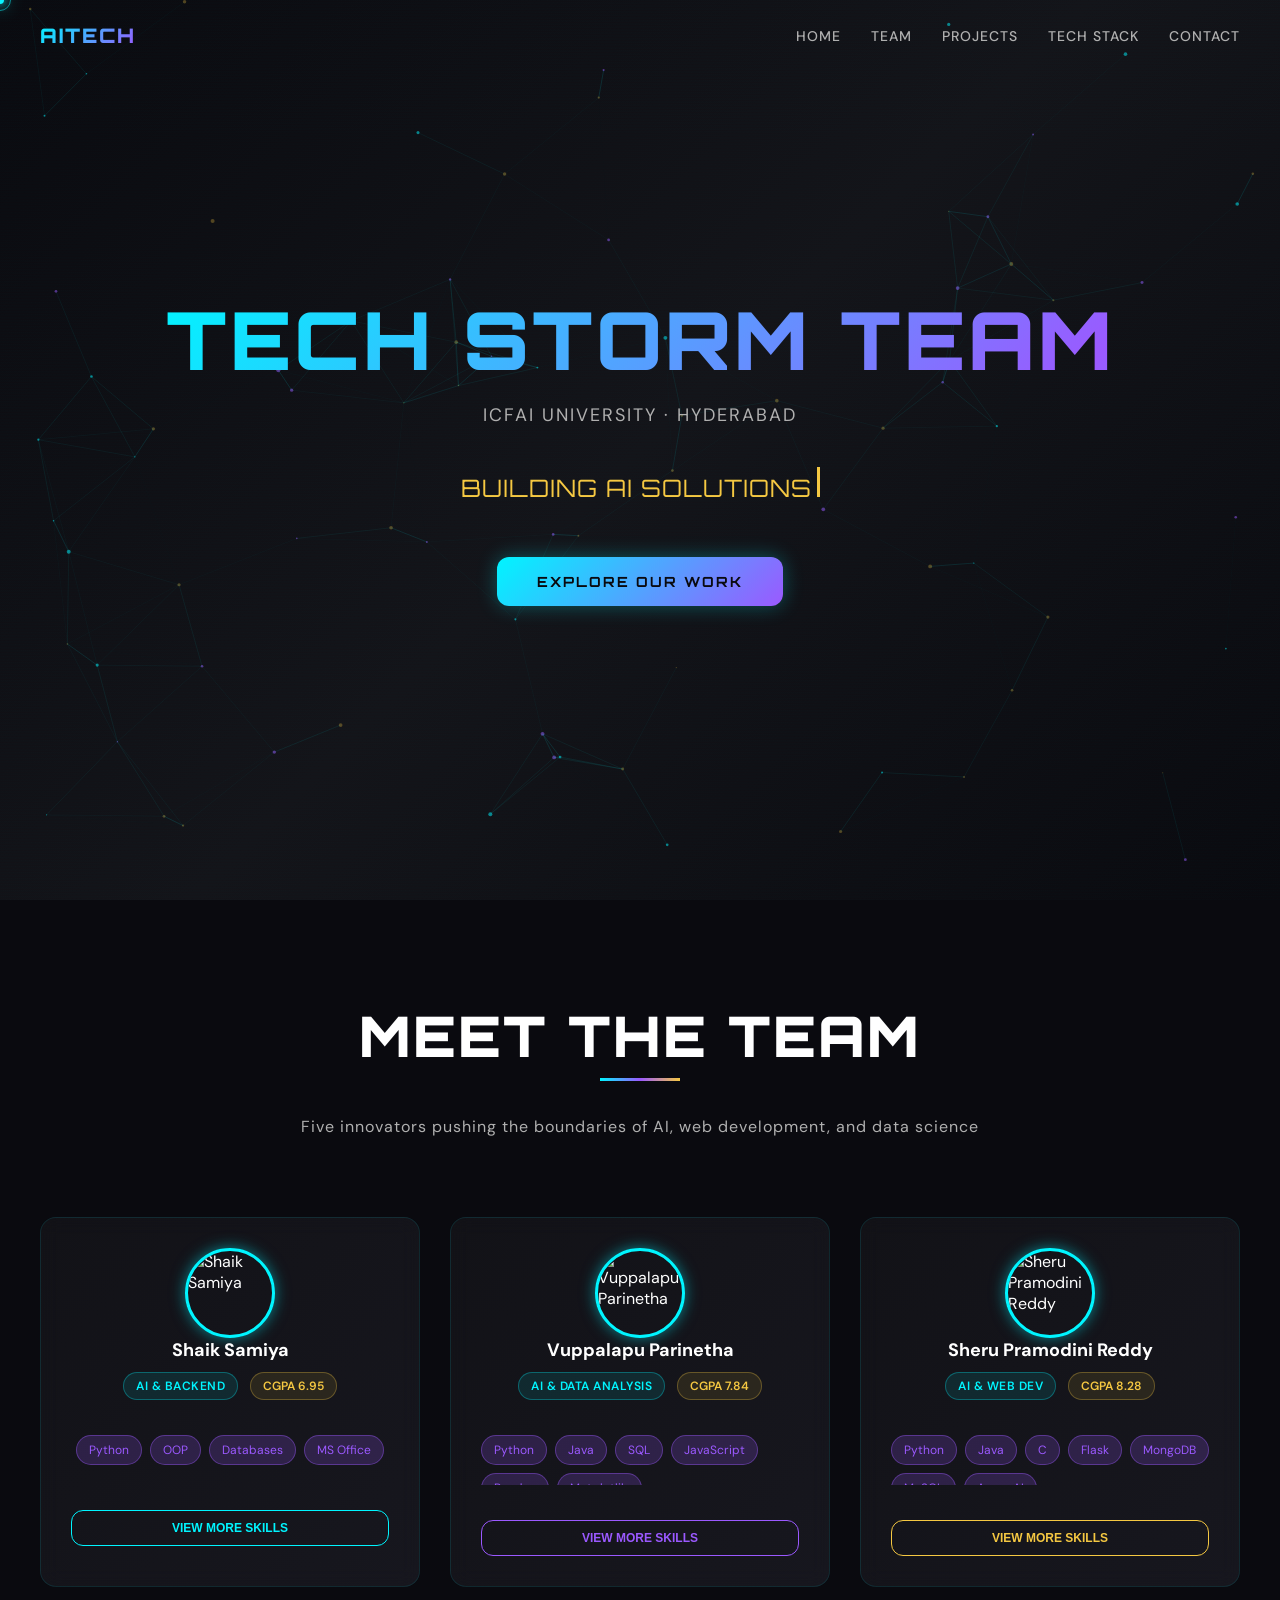
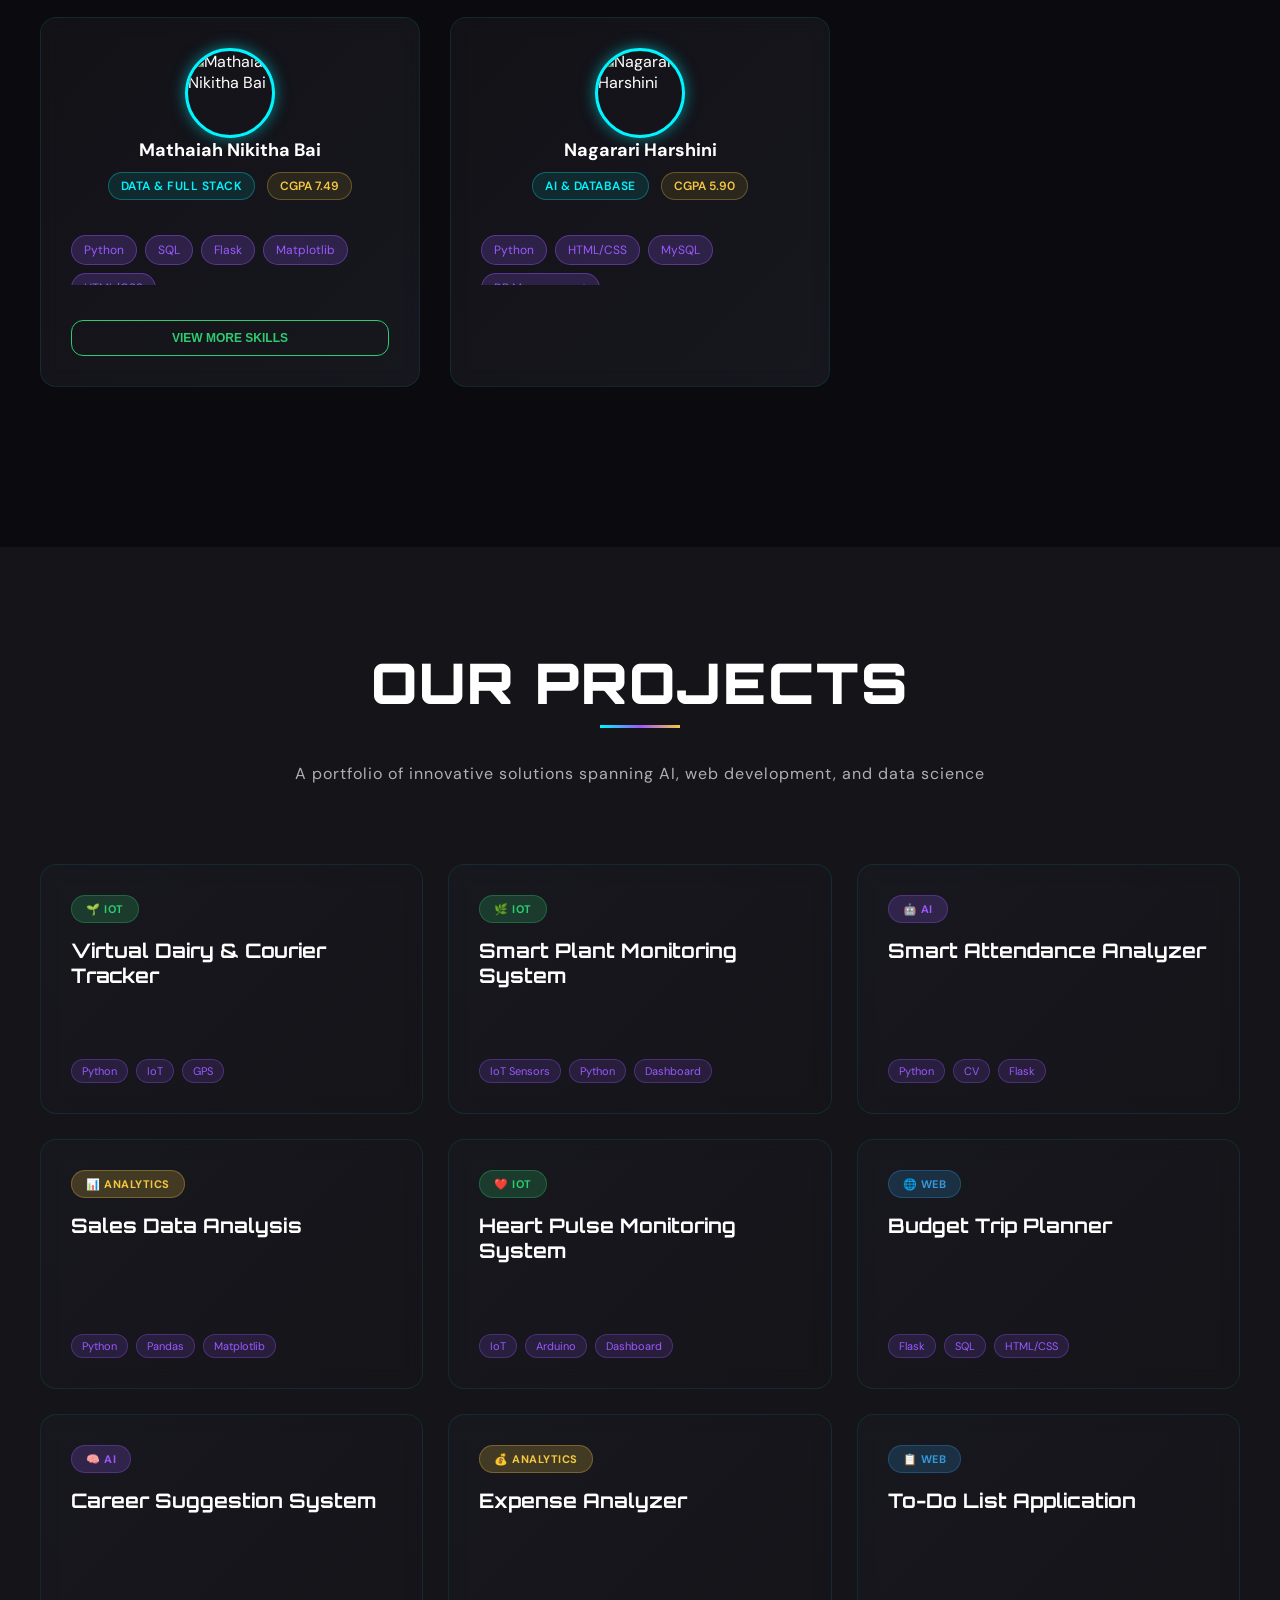
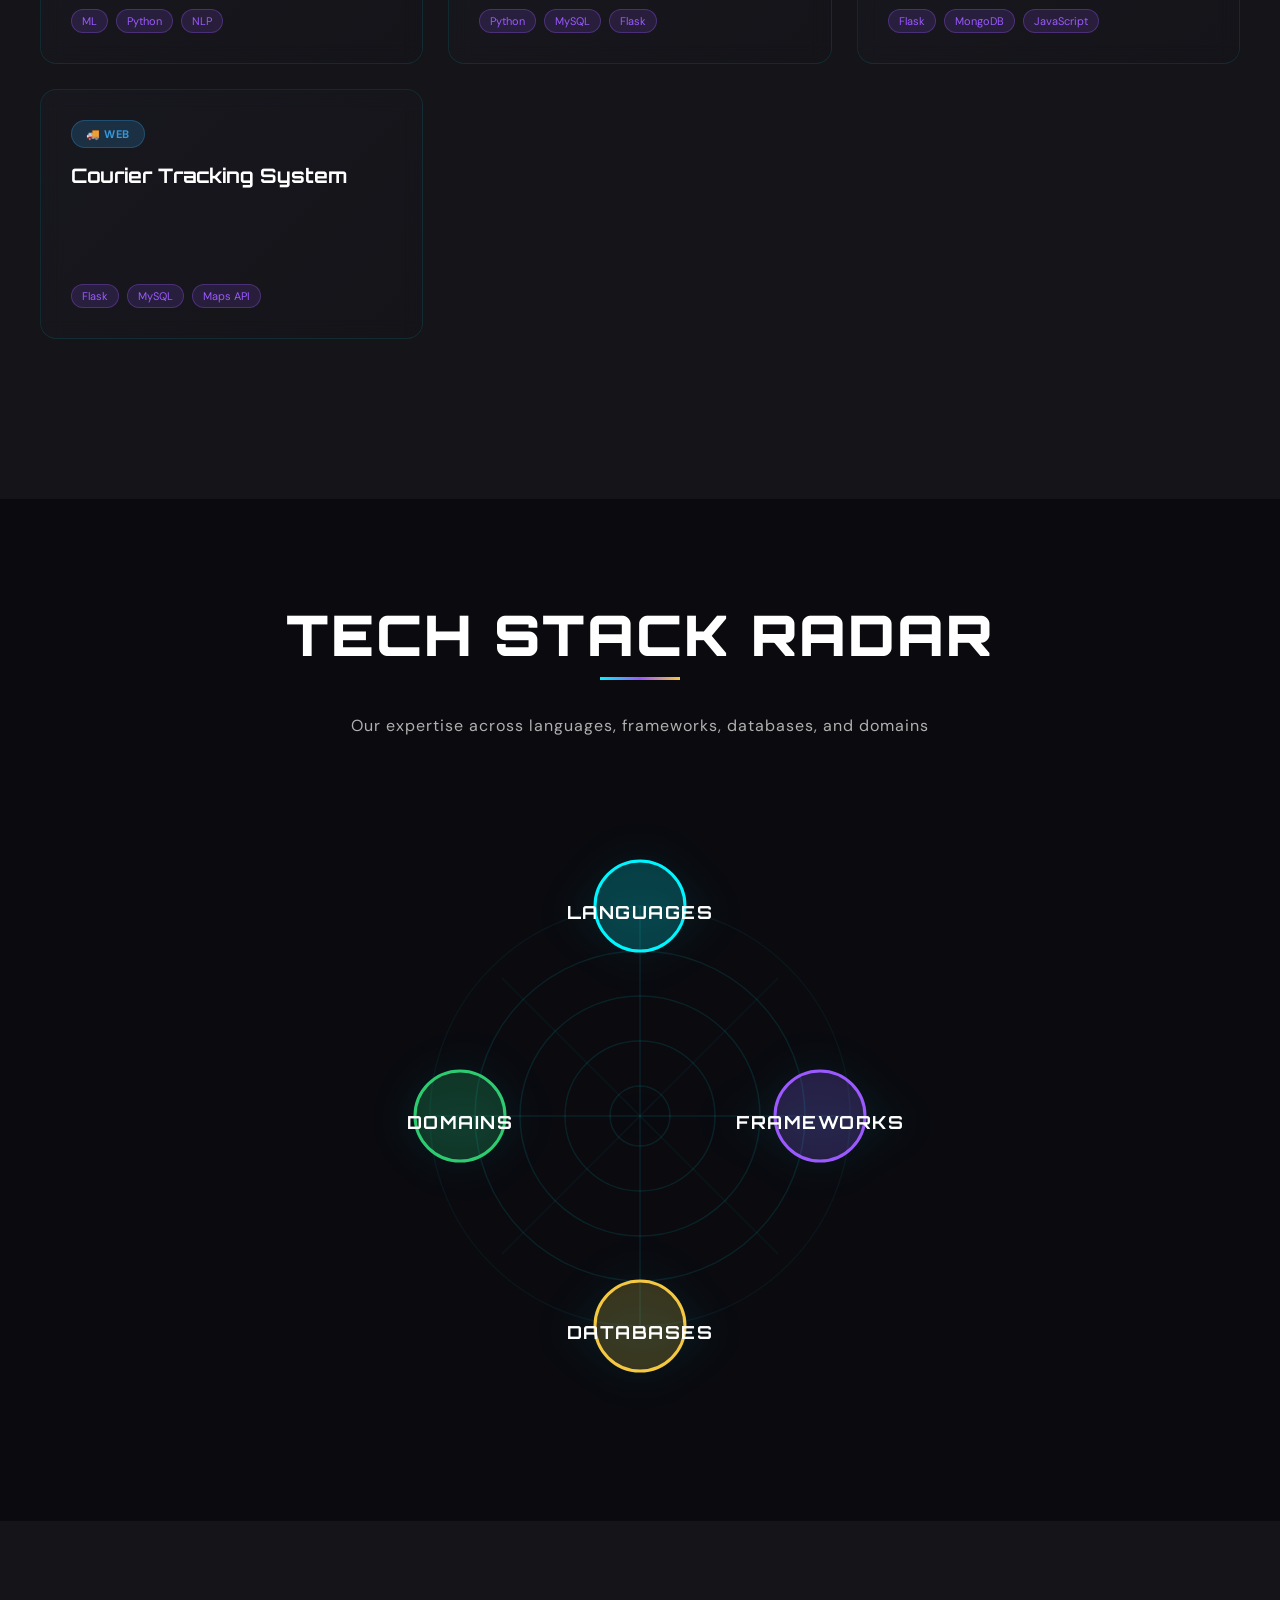
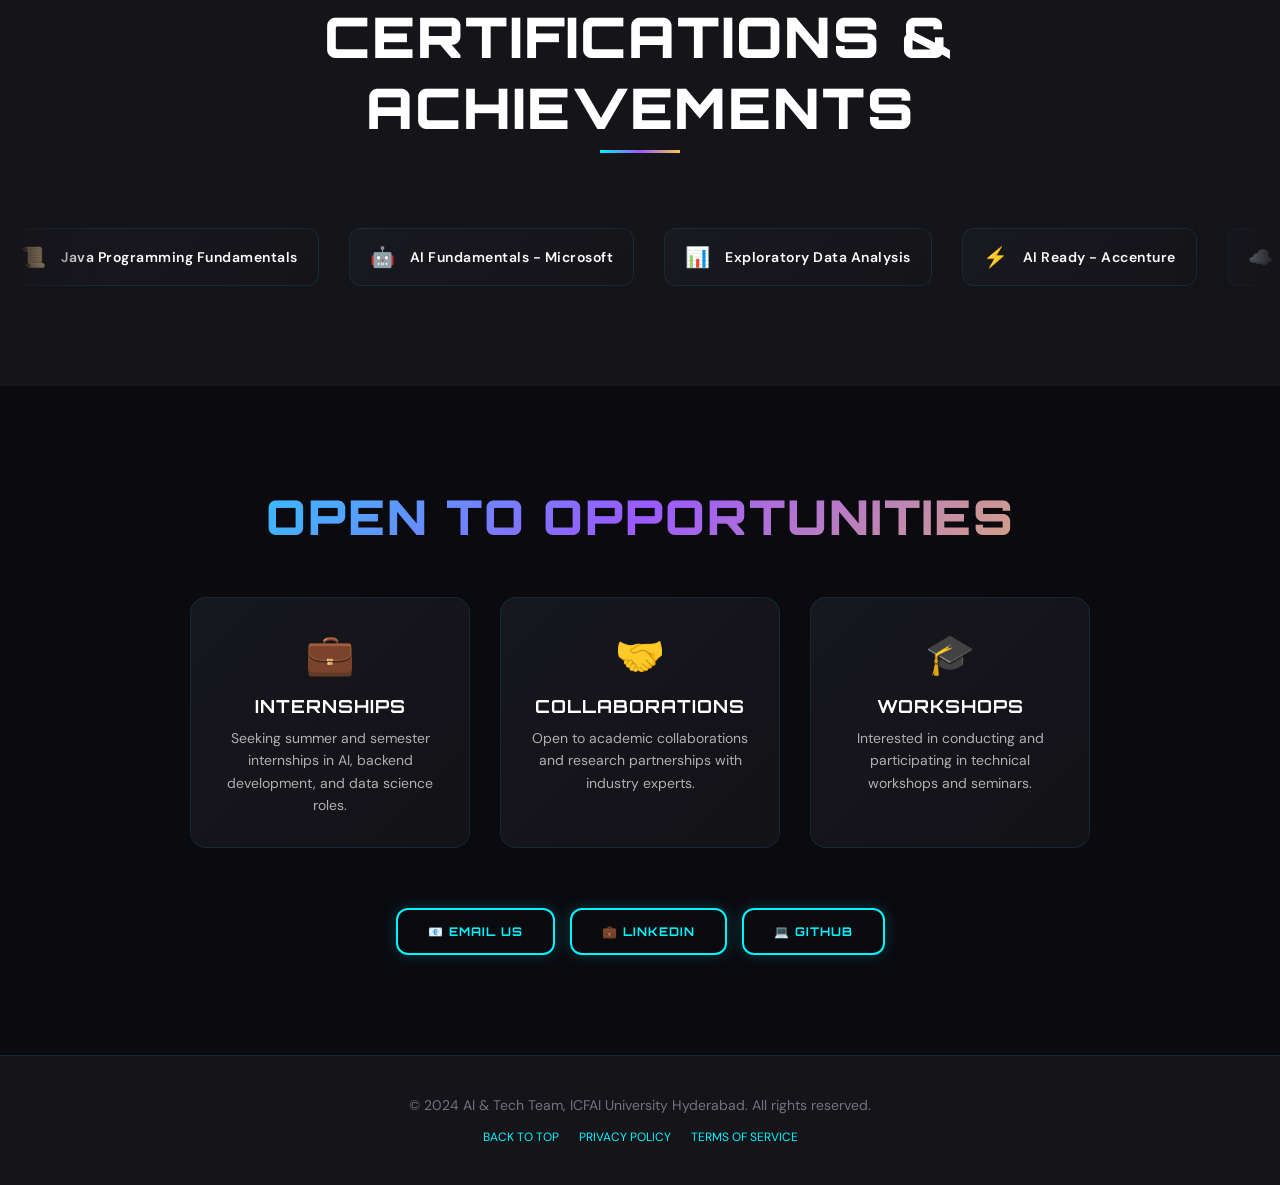
==== index.html @ 553a1969 "Rename index_new.html to index.html" ====
<!DOCTYPE html>
<html lang="en">
<head>
    <meta charset="UTF-8">
    <meta name="viewport" content="width=device-width, initial-scale=1.0">
    <title>Tech Storm Team | ICFAI University Hyderabad</title>
    <link rel="preconnect" href="https://fonts.googleapis.com">
    <link rel="preconnect" href="https://fonts.gstatic.com" crossorigin>
    <link href="https://fonts.googleapis.com/css2?family=Orbitron:wght@400;700;900&family=DM+Sans:wght@400;500;700&display=swap" rel="stylesheet">
    <link rel="stylesheet" href="style.css">
</head>
<body>
    <!-- Custom Cursor -->
    <div class="cursor" id="cursor"></div>
    
    <!-- Navigation -->
    <nav id="navbar">
        <a href="#" class="nav-logo">AITECH</a>
        <ul class="nav-links">
            <li><a href="#hero">Home</a></li>
            <li><a href="#team">Team</a></li>
            <li><a href="#projects">Projects</a></li>
            <li><a href="#tech-stack">Tech Stack</a></li>
            <li><a href="#contact">Contact</a></li>
        </ul>
    </nav>
    
    <!-- Main Content -->
    <main>
        <!-- Hero Section -->
        <section id="hero">
            <canvas id="particle-canvas"></canvas>
            <div class="hero-content">
                <h1 class="hero-title"><span>TECH STORM Team</span></h1>
                <p class="hero-subtitle">ICFAI University · Hyderabad</p>
                <div class="typing-text">
                    <span id="typing">Building AI Solutions</span><span class="typing-cursor"></span>
                </div>
                <button class="cta-button" onclick="document.getElementById('team').scrollIntoView({ behavior: 'smooth' })">Explore Our Work</button>
            </div>
        </section>
        
        <!-- Team Section -->
        <section id="team">
            <div class="section-header">
                <h2>Meet the Team</h2>
                <p>Five innovators pushing the boundaries of AI, web development, and data science</p>
            </div>
            <div class="team-grid">
                <!-- Team Member 1 -->
                <div class="team-card" data-skills="5">
                    <div class="team-card-content">
                        <img src="images/samiya.jpg" alt="Shaik Samiya" class="avatar-img">
                        
                        <h3 class="team-name">Shaik Samiya</h3>
                        <div>
                            <span class="team-role">AI & Backend</span>
                            <span class="team-cgpa">CGPA 6.95</span>
                        </div>
                        <div class="team-skills">
                            <div class="skills-container">
                                <span class="skill-tag">Python</span>
                                <span class="skill-tag">OOP</span>
                                <span class="skill-tag">Databases</span>
                                <span class="skill-tag">MS Office</span>
                            </div>
                        </div>
                    </div>
                    <button class="expand-btn">View More Skills</button>
                </div>
                
                <!-- Team Member 2 -->
                <div class="team-card" data-skills="6">
                    <div class="team-card-content">
                        <img src="images/parinetha.jpg" alt="Vuppalapu Parinetha" class="avatar-img">
                        <h3 class="team-name">Vuppalapu Parinetha</h3>
                        <div>
                            <span class="team-role">AI & Data Analysis</span>
                            <span class="team-cgpa">CGPA 7.84</span>
                        </div>
                        <div class="team-skills">
                            <div class="skills-container">
                                <span class="skill-tag">Python</span>
                                <span class="skill-tag">Java</span>
                                <span class="skill-tag">SQL</span>
                                <span class="skill-tag">JavaScript</span>
                                <span class="skill-tag">Pandas</span>
                                <span class="skill-tag">Matplotlib</span>
                            </div>
                        </div>
                    </div>
                    <button class="expand-btn">View More Skills</button>
                </div>
                
                <!-- Team Member 3 -->
                <div class="team-card" data-skills="7">
                    <div class="team-card-content">
                         <img src="images/pramodini.jpg" alt="Sheru Pramodini Reddy" class="avatar-img">
                        <h3 class="team-name">Sheru Pramodini Reddy</h3>
                        <div>
                            <span class="team-role">AI & Web Dev</span>
                            <span class="team-cgpa">CGPA 8.28</span>
                        </div>
                        <div class="team-skills">
                            <div class="skills-container">
                                <span class="skill-tag">Python</span>
                                <span class="skill-tag">Java</span>
                                <span class="skill-tag">C</span>
                                <span class="skill-tag">Flask</span>
                                <span class="skill-tag">MongoDB</span>
                                <span class="skill-tag">MySQL</span>
                                <span class="skill-tag">Azure AI</span>
                            </div>
                        </div>
                    </div>
                    <button class="expand-btn">View More Skills</button>
                </div>
                
                <!-- Team Member 4 -->
                <div class="team-card" data-skills="6">
                    <div class="team-card-content">
                        <img src="images/nikitha.jpg" alt="Mathaiah Nikitha Bai" class="avatar-img">
                
                        <h3 class="team-name">Mathaiah Nikitha Bai</h3>
                        <div>
                            <span class="team-role">Data & Full Stack</span>
                            <span class="team-cgpa">CGPA 7.49</span>
                        </div>
                        <div class="team-skills">
                            <div class="skills-container">
                                <span class="skill-tag">Python</span>
                                <span class="skill-tag">SQL</span>
                                <span class="skill-tag">Flask</span>
                                <span class="skill-tag">Matplotlib</span>
                                <span class="skill-tag">HTML/CSS</span>
                            </div>
                        </div>
                    </div>
                    <button class="expand-btn">View More Skills</button>
                </div>
                
                <!-- Team Member 5 -->
                <div class="team-card" data-skills="5">
                    <div class="team-card-content">
                        <img src="images/harshini.jpg" alt="Nagarari Harshini" class="avatar-img">
                    
                        <h3 class="team-name">Nagarari Harshini</h3>
                        <div>
                            <span class="team-role">AI & Database</span>
                            <span class="team-cgpa">CGPA 5.90</span>
                        </div>
                        <div class="team-skills">
                            <div class="skills-container">
                                <span class="skill-tag">Python</span>
                                <span class="skill-tag">HTML/CSS</span>
                                <span class="skill-tag">MySQL</span>
                                <span class="skill-tag">DB Management</span>
                            </div>
                        </div>
                    </div>
                </div>
            <button class="expand-btn">View More Skills</button>
            </div>
        </section>
        
        <!-- Projects Section -->
        <section id="projects">
            <div class="section-header">
                <h2>Our Projects</h2>
                <p>A portfolio of innovative solutions spanning AI, web development, and data science</p>
            </div>
            <div class="projects-grid">
                <div class="project-card" style="--index: 1">
                    <span class="domain-badge domain-iot">🌱 IoT</span>
                    <h3 class="project-name">Virtual Dairy & Courier Tracker</h3>
                    <div class="tech-stack">
                        <span class="tech-pill">Python</span>
                        <span class="tech-pill">IoT</span>
                        <span class="tech-pill">GPS</span>
                    </div>
                </div>
                
                <div class="project-card" style="--index: 2">
                    <span class="domain-badge domain-iot">🌿 IoT</span>
                    <h3 class="project-name">Smart Plant Monitoring System</h3>
                    <div class="tech-stack">
                        <span class="tech-pill">IoT Sensors</span>
                        <span class="tech-pill">Python</span>
                        <span class="tech-pill">Dashboard</span>
                    </div>
                </div>
                
                <div class="project-card" style="--index: 3">
                    <span class="domain-badge domain-ai">🤖 AI</span>
                    <h3 class="project-name">Smart Attendance Analyzer</h3>
                    <div class="tech-stack">
                        <span class="tech-pill">Python</span>
                        <span class="tech-pill">CV</span>
                        <span class="tech-pill">Flask</span>
                    </div>
                </div>
                
                <div class="project-card" style="--index: 4">
                    <span class="domain-badge domain-analytics">📊 Analytics</span>
                    <h3 class="project-name">Sales Data Analysis</h3>
                    <div class="tech-stack">
                        <span class="tech-pill">Python</span>
                        <span class="tech-pill">Pandas</span>
                        <span class="tech-pill">Matplotlib</span>
                    </div>
                </div>
                
                <div class="project-card" style="--index: 5">
                    <span class="domain-badge domain-iot">❤️ IoT</span>
                    <h3 class="project-name">Heart Pulse Monitoring System</h3>
                    <div class="tech-stack">
                        <span class="tech-pill">IoT</span>
                        <span class="tech-pill">Arduino</span>
                        <span class="tech-pill">Dashboard</span>
                    </div>
                </div>
                
                <div class="project-card" style="--index: 6">
                    <span class="domain-badge domain-web">🌐 Web</span>
                    <h3 class="project-name">Budget Trip Planner</h3>
                    <div class="tech-stack">
                        <span class="tech-pill">Flask</span>
                        <span class="tech-pill">SQL</span>
                        <span class="tech-pill">HTML/CSS</span>
                    </div>
                </div>
                
                <div class="project-card" style="--index: 7">
                    <span class="domain-badge domain-ai">🧠 AI</span>
                    <h3 class="project-name">Career Suggestion System</h3>
                    <div class="tech-stack">
                        <span class="tech-pill">ML</span>
                        <span class="tech-pill">Python</span>
                        <span class="tech-pill">NLP</span>
                    </div>
                </div>
                
                <div class="project-card" style="--index: 8">
                    <span class="domain-badge domain-analytics">💰 Analytics</span>
                    <h3 class="project-name">Expense Analyzer</h3>
                    <div class="tech-stack">
                        <span class="tech-pill">Python</span>
                        <span class="tech-pill">MySQL</span>
                        <span class="tech-pill">Flask</span>
                    </div>
                </div>
                
                <div class="project-card" style="--index: 9">
                    <span class="domain-badge domain-web">📋 Web</span>
                    <h3 class="project-name">To-Do List Application</h3>
                    <div class="tech-stack">
                        <span class="tech-pill">Flask</span>
                        <span class="tech-pill">MongoDB</span>
                        <span class="tech-pill">JavaScript</span>
                    </div>
                </div>
                
                <div class="project-card" style="--index: 10">
                    <span class="domain-badge domain-web">🚚 Web</span>
                    <h3 class="project-name">Courier Tracking System</h3>
                    <div class="tech-stack">
                        <span class="tech-pill">Flask</span>
                        <span class="tech-pill">MySQL</span>
                        <span class="tech-pill">Maps API</span>
                    </div>
                </div>
            </div>
        </section>
        
        <!-- Tech Stack Radar Section -->
        <section id="tech-stack">
            <div class="section-header">
                <h2>Tech Stack Radar</h2>
                <p>Our expertise across languages, frameworks, databases, and domains</p>
            </div>
            
            <div class="radar-container">
                <svg class="radar-svg" viewBox="0 0 400 400" xmlns="http://www.w3.org/2000/svg">
                    <!-- Background circles -->
                    <circle cx="200" cy="200" r="20" fill="none" stroke="rgba(0, 245, 255, 0.1)" stroke-width="1"/>
                    <circle cx="200" cy="200" r="50" fill="none" stroke="rgba(0, 245, 255, 0.1)" stroke-width="1"/>
                    <circle cx="200" cy="200" r="80" fill="none" stroke="rgba(0, 245, 255, 0.1)" stroke-width="1"/>
                    <circle cx="200" cy="200" r="110" fill="none" stroke="rgba(0, 245, 255, 0.1)" stroke-width="1"/>
                    <circle cx="200" cy="200" r="140" fill="none" stroke="rgba(0, 245, 255, 0.05)" stroke-width="1"/>
                    
                    <!-- Axis lines -->
                    <line x1="200" y1="60" x2="200" y2="340" stroke="rgba(0, 245, 255, 0.1)" stroke-width="1"/>
                    <line x1="60" y1="200" x2="340" y2="200" stroke="rgba(0, 245, 255, 0.1)" stroke-width="1"/>
                    <line x1="108" y1="108" x2="292" y2="292" stroke="rgba(0, 245, 255, 0.05)" stroke-width="1"/>
                    <line x1="292" y1="108" x2="108" y2="292" stroke="rgba(0, 245, 255, 0.05)" stroke-width="1"/>
                    
                    <!-- Languages -->
                    <g class="radar-category">
                        <circle cx="200" cy="60" r="30" fill="rgba(0, 245, 255, 0.2)" stroke="var(--accent-cyan)" stroke-width="2"/>
                        <text class="radar-label" x="200" y="65" text-anchor="middle" dominant-baseline="middle">Languages</text>
                    </g>
                    
                    <!-- Frameworks -->
                    <g class="radar-category">
                        <circle cx="320" cy="200" r="30" fill="rgba(155, 89, 255, 0.2)" stroke="var(--accent-violet)" stroke-width="2"/>
                        <text class="radar-label" x="320" y="205" text-anchor="middle" dominant-baseline="middle" font-size="11">Frameworks</text>
                    </g>
                    
                    <!-- Databases -->
                    <g class="radar-category">
                        <circle cx="200" cy="340" r="30" fill="rgba(245, 200, 66, 0.2)" stroke="var(--accent-gold)" stroke-width="2"/>
                        <text class="radar-label" x="200" y="345" text-anchor="middle" dominant-baseline="middle">Databases</text>
                    </g>
                    
                    <!-- Domains -->
                    <g class="radar-category">
                        <circle cx="80" cy="200" r="30" fill="rgba(46, 204, 113, 0.2)" stroke="var(--accent-green)" stroke-width="2"/>
                        <text class="radar-label" x="80" y="205" text-anchor="middle" dominant-baseline="middle">Domains</text>
                    </g>
                </svg>
            </div>
            <div class="radar-details">

                
</div>
        </section>
        
        <!-- Certifications Ticker -->
        <section id="certifications">
            <div class="ticker-section-header">
                <h2>Certifications & Achievements</h2>
            </div>
            <div class="ticker-wrapper">
                <div class="ticker active" id="ticker">
                    <div class="cert-item">
                        <span class="cert-icon">📜</span>
                        <span class="cert-text">Java Programming Fundamentals</span>
                    </div>
                    <div class="cert-item">
                        <span class="cert-icon">🤖</span>
                        <span class="cert-text">AI Fundamentals - Microsoft</span>
                    </div>
                    <div class="cert-item">
                        <span class="cert-icon">📊</span>
                        <span class="cert-text">Exploratory Data Analysis</span>
                    </div>
                    <div class="cert-item">
                        <span class="cert-icon">⚡</span>
                        <span class="cert-text">AI Ready - Accenture</span>
                    </div>
                    <div class="cert-item">
                        <span class="cert-icon">☁️</span>
                        <span class="cert-text">Microsoft Azure AI</span>
                    </div>
                    <div class="cert-item">
                        <span class="cert-icon">🏛️</span>
                        <span class="cert-text">Infosys Springboard OOPs</span>
                    </div>
                    <div class="cert-item">
                        <span class="cert-icon">🐧</span>
                        <span class="cert-text">IBM Linux Certification</span>
                    </div>
                    <!-- Duplicate for seamless loop -->
                    <div class="cert-item">
                        <span class="cert-icon">📜</span>
                        <span class="cert-text">Java Programming Fundamentals</span>
                    </div>
                    <div class="cert-item">
                        <span class="cert-icon">🤖</span>
                        <span class="cert-text">AI Fundamentals - Microsoft</span>
                    </div>
                    <div class="cert-item">
                        <span class="cert-icon">📊</span>
                        <span class="cert-text">Exploratory Data Analysis</span>
                    </div>
                </div>
            </div>
        </section>
        
        <!-- Contact Section -->
        <section id="contact">
            <div class="contact-content">
                <h2 class="contact-headline">Open to Opportunities</h2>
                
                <div class="contact-cards">
                    <div class="contact-card">
                        <div class="contact-icon">💼</div>
                        <h3 class="contact-card-title">Internships</h3>
                        <p class="contact-card-text">Seeking summer and semester internships in AI, backend development, and data science roles.</p>
                    </div>
                    <div class="contact-card">
                        <div class="contact-icon">🤝</div>
                        <h3 class="contact-card-title">Collaborations</h3>
                        <p class="contact-card-text">Open to academic collaborations and research partnerships with industry experts.</p>
                    </div>
                    <div class="contact-card">
                        <div class="contact-icon">🎓</div>
                        <h3 class="contact-card-title">Workshops</h3>
                        <p class="contact-card-text">Interested in conducting and participating in technical workshops and seminars.</p>
                    </div>
                </div>
                
                <div class="contact-buttons">
                    <a href="mailto:contact@aiteam.icfai.edu" class="contact-btn">📧 Email Us</a>
                    <a href="#" class="contact-btn">💼 LinkedIn</a>
                    <a href="#" class="contact-btn">💻 GitHub</a>
                </div>
            </div>
        </section>
    </main>
    
    <!-- Footer -->
    <footer>
        <p>&copy; 2024 AI & Tech Team, ICFAI University Hyderabad. All rights reserved.</p>
        <div class="footer-links">
            <a href="#hero">Back to Top</a>
            <a href="#">Privacy Policy</a>
            <a href="#">Terms of Service</a>
        </div>
    </footer>
    
    <script src="script.js"></script>
</body>
</html>
---- style.css ----
/* ════════════════════════════════════════ */
/* NEURAL NOIR DESIGN SYSTEM */
/* ════════════════════════════════════════ */

:root {
    --bg-primary: #0a0a0f;
    --bg-secondary: #141419;
    --bg-tertiary: #1a1a22;
    
    --accent-cyan: #00f5ff;
    --accent-violet: #9b59ff;
    --accent-gold: #f5c842;
    --accent-green: #2ecc71;
    --accent-blue: #3498db;
    
    --text-primary: #ffffff;
    --text-secondary: #b0b0b0;
    --text-muted: #727280;
    
    --transition-fast: 0.2s ease;
    --transition-normal: 0.3s ease;
    --transition-smooth: 0.5s cubic-bezier(0.4, 0, 0.2, 1);
    
    --shadow-glow-cyan: 0 0 20px rgba(0, 245, 255, 0.3);
    --shadow-glow-violet: 0 0 20px rgba(155, 89, 255, 0.3);
    --shadow-glow-gold: 0 0 20px rgba(245, 200, 66, 0.3);
    
    --border-radius-sm: 8px;
    --border-radius-md: 12px;
    --border-radius-lg: 16px;
}

/* ════════════════════════════════════════ */
/* GLOBAL STYLES */
/* ════════════════════════════════════════ */

* {
    margin: 0;
    padding: 0;
    box-sizing: border-box;
}

html {
    scroll-behavior: smooth;
}

body {
    font-family: 'DM Sans', sans-serif;
    background-color: var(--bg-primary);
    color: var(--text-primary);
    overflow-x: hidden;
    position: relative;
}

body::before {
    content: '';
    position: fixed;
    top: 0;
    left: 0;
    width: 100%;
    height: 100%;
    background: 
        repeating-linear-gradient(
            0deg,
            rgba(0, 245, 255, 0.02) 0px,
            transparent 1px,
            transparent 2px,
            rgba(0, 245, 255, 0.02) 3px
        );
    pointer-events: none;
    z-index: 1;
    animation: scanlines 8s linear infinite;
}

@keyframes scanlines {
    0% { transform: translateY(0); }
    100% { transform: translateY(10px); }
}

/* Custom cursor */
body {
    cursor: none;
}

.cursor {
    position: fixed;
    width: 8px;
    height: 8px;
    background: var(--accent-cyan);
    border-radius: 50%;
    pointer-events: none;
    z-index: 9999;
    box-shadow: 0 0 10px var(--accent-cyan),
                0 0 20px var(--accent-cyan, 0.5);
    mix-blend-mode: lighten;
}

.cursor::before {
    content: '';
    position: absolute;
    width: 20px;
    height: 20px;
    border: 1px solid var(--accent-cyan);
    border-radius: 50%;
    top: 50%;
    left: 50%;
    transform: translate(-50%, -50%);
    opacity: 0.5;
}

/* ════════════════════════════════════════ */
/* NAVIGATION */
/* ════════════════════════════════════════ */

nav {
    position: fixed;
    top: 0;
    left: 0;
    right: 0;
    height: 70px;
    display: flex;
    justify-content: space-between;
    align-items: center;
    padding: 0 40px;
    z-index: 100;
    transition: all var(--transition-normal);
    background: transparent;
}

nav.scrolled {
    background: rgba(10, 10, 15, 0.8);
    backdrop-filter: blur(10px);
    border-bottom: 1px solid rgba(0, 245, 255, 0.1);
    box-shadow: 0 8px 32px rgba(0, 245, 255, 0.05);
}

.nav-logo {
    font-family: 'Orbitron', monospace;
    font-size: 20px;
    font-weight: 900;
    background: linear-gradient(135deg, var(--accent-cyan), var(--accent-violet));
    -webkit-background-clip: text;
    -webkit-text-fill-color: transparent;
    background-clip: text;
    text-transform: uppercase;
    letter-spacing: 2px;
    text-decoration: none;
}

.nav-links {
    display: flex;
    gap: 30px;
    list-style: none;
}

.nav-links a {
    text-decoration: none;
    color: var(--text-secondary);
    font-size: 14px;
    font-weight: 500;
    text-transform: uppercase;
    letter-spacing: 1px;
    position: relative;
    transition: color var(--transition-fast);
}

.nav-links a::before {
    content: '';
    position: absolute;
    bottom: -5px;
    left: 0;
    width: 0;
    height: 2px;
    background: var(--accent-cyan);
    transition: width var(--transition-fast);
}

.nav-links a:hover {
    color: var(--accent-cyan);
}

.nav-links a:hover::before {
    width: 100%;
}

@media (max-width: 768px) {
    nav {
        padding: 0 20px;
    }
    
    .nav-links {
        gap: 15px;
    }
    
    .nav-links a {
        font-size: 12px;
    }
}

/* ════════════════════════════════════════ */
/* HERO SECTION */
/* ════════════════════════════════════════ */

#hero {
    position: relative;
    width: 100%;
    min-height: 100vh;
    display: flex;
    flex-direction: column;
    justify-content: center;
    align-items: center;
    padding: 80px 40px;
    overflow: hidden;
    background: linear-gradient(135deg, var(--bg-primary) 0%, var(--bg-secondary) 50%, var(--bg-primary) 100%);
}

#particle-canvas {
    position: absolute;
    top: 0;
    left: 0;
    width: 100%;
    height: 100%;
    z-index: 1;
}

.hero-content {
    position: relative;
    z-index: 2;
    text-align: center;
    animation: fadeInUp 1s ease 0.2s both;
}

.hero-title {
    font-family: 'Orbitron', monospace;
    font-size: clamp(48px, 10vw, 80px);
    font-weight: 900;
    text-transform: uppercase;
    letter-spacing: 3px;
    margin-bottom: 20px;
    line-height: 1.1;
    position: relative;
    display: inline-block;
}

.hero-title span {
    background: linear-gradient(135deg, var(--accent-cyan), var(--accent-violet), var(--accent-cyan));
    background-size: 200% 100%;
    -webkit-background-clip: text;
    -webkit-text-fill-color: transparent;
    background-clip: text;
    animation: gradientShift 3s ease infinite;
}

@keyframes gradientShift {
    0%, 100% { background-position: 0% center; }
    50% { background-position: 100% center; }
}

.hero-subtitle {
    font-size: 18px;
    color: var(--text-secondary);
    margin-bottom: 40px;
    letter-spacing: 2px;
    text-transform: uppercase;
}

.typing-text {
    font-family: 'Orbitron', monospace;
    font-size: 24px;
    height: 40px;
    color: var(--accent-gold);
    margin-bottom: 50px;
    min-width: 300px;
    text-transform: uppercase;
    letter-spacing: 1px;
}

.typing-cursor {
    display: inline-block;
    width: 3px;
    height: 30px;
    background: var(--accent-gold);
    animation: blink 0.7s infinite;
    margin-left: 5px;
}

@keyframes blink {
    0%, 49%, 100% { opacity: 1; }
    50%, 99% { opacity: 0; }
}

.cta-button {
    display: inline-block;
    padding: 16px 40px;
    background: linear-gradient(135deg, var(--accent-cyan), var(--accent-violet));
    color: var(--bg-primary);
    text-decoration: none;
    text-transform: uppercase;
    font-weight: 700;
    letter-spacing: 2px;
    border-radius: var(--border-radius-md);
    cursor: pointer;
    border: none;
    font-family: 'Orbitron', monospace;
    font-size: 14px;
    transition: all var(--transition-normal);
    position: relative;
    overflow: hidden;
    box-shadow: 0 0 20px rgba(0, 245, 255, 0.3);
    animation: fadeInUp 1s ease 0.6s both;
}

.cta-button::before {
    content: '';
    position: absolute;
    top: 0;
    left: -100%;
    width: 100%;
    height: 100%;
    background: rgba(255, 255, 255, 0.2);
    transition: left var(--transition-normal);
    z-index: -1;
}

.cta-button:hover {
    transform: translateY(-3px);
    box-shadow: 0 0 30px rgba(0, 245, 255, 0.6), 0 10px 30px rgba(0, 245, 255, 0.2);
}

.cta-button:hover::before {
    left: 100%;
}

@keyframes fadeInUp {
    from {
        opacity: 0;
        transform: translateY(30px);
    }
    to {
        opacity: 1;
        transform: translateY(0);
    }
}

@media (max-width: 768px) {
    #hero {
        padding: 100px 20px;
        min-height: auto;
    }
    
    .hero-title {
        font-size: clamp(36px, 8vw, 56px);
        letter-spacing: 2px;
    }
    
    .typing-text {
        font-size: 16px;
        min-width: auto;
    }
}

/* ════════════════════════════════════════ */
/* TEAM SECTION */
/* ════════════════════════════════════════ */

#team {
    position: relative;
    padding: 100px 40px;
    background: var(--bg-primary);
    z-index: 2;
}

.section-header {
    text-align: center;
    margin-bottom: 80px;
    animation: fadeInUp 1s ease both;
}

.section-header h2 {
    font-family: 'Orbitron', monospace;
    font-size: clamp(32px, 8vw, 56px);
    font-weight: 900;
    text-transform: uppercase;
    letter-spacing: 2px;
    margin-bottom: 15px;
    color: var(--text-primary);
    position: relative;
    display: inline-block;
}

.section-header h2::after {
    content: '';
    position: absolute;
    bottom: -10px;
    left: 50%;
    transform: translateX(-50%);
    width: 80px;
    height: 3px;
    background: linear-gradient(90deg, var(--accent-cyan), var(--accent-violet), var(--accent-gold));
}

.section-header p {
    color: var(--text-secondary);
    font-size: 16px;
    letter-spacing: 1px;
    margin-top: 30px;
}

.team-grid {
    display: grid;
    grid-template-columns: repeat(auto-fit, minmax(280px, 1fr));
    gap: 30px;
    margin-bottom: 60px;
}

.team-card {
    position: relative;
    background: linear-gradient(135deg, rgba(20, 20, 25, 0.8), rgba(26, 26, 34, 0.8));
    border: 1px solid rgba(0, 245, 255, 0.1);
    border-radius: var(--border-radius-lg);
    padding: 30px;
    backdrop-filter: blur(10px);
    cursor: pointer;
    transition: all var(--transition-normal);
    animation: fadeInUp 1s ease both;
    overflow: hidden;
}

.team-card:nth-child(1) { animation-delay: 0.1s; --accent: var(--accent-cyan); }
.team-card:nth-child(2) { animation-delay: 0.2s; --accent: var(--accent-violet); }
.team-card:nth-child(3) { animation-delay: 0.3s; --accent: var(--accent-gold); }
.team-card:nth-child(4) { animation-delay: 0.4s; --accent: var(--accent-green); }
.team-card:nth-child(5) { animation-delay: 0.5s; --accent: var(--accent-blue); }

.team-card::before {
    content: '';
    position: absolute;
    top: 0;
    left: 0;
    right: 0;
    bottom: 0;
    background: linear-gradient(135deg, rgba(0, 245, 255, 0), rgba(155, 89, 255, 0));
    opacity: 0;
    transition: opacity var(--transition-normal);
    z-index: 0;
    pointer-events: none;
}

.team-card:hover {
    transform: translateY(-8px);
    border-color: var(--accent);
    box-shadow: 0 0 30px var(--accent, 0.3), 0 10px 40px rgba(0, 0, 0, 0.5);
}

.team-card:hover::before {
    opacity: 0.1;
}

.team-card-content {
    position: relative;
    z-index: 1;
}

.avatar-img {
  width: 90px;
  height: 90px;
  border-radius: 50%;
  object-fit: cover;
  border: 3px solid #00f5ff;
  box-shadow: 0 0 15px rgba(0, 245, 255, 0.5);
  transition: 0.3s ease;
}
.avatar-img:hover {
  transform: scale(1.1);
  box-shadow: 0 0 25px rgba(0, 245, 255, 0.8);
}

.team-name {
    font-size: 18px;
    font-weight: 700;
    text-align: center;
    margin-bottom: 10px;
    color: var(--text-primary);
}

.team-role {
    display: inline-block;
    background: rgba(0, 245, 255, 0.1);
    color: var(--accent-cyan);
    padding: 5px 12px;
    border-radius: 20px;
    font-size: 12px;
    font-weight: 600;
    text-transform: uppercase;
    letter-spacing: 0.5px;
    margin-bottom: 15px;
    border: 1px solid rgba(0, 245, 255, 0.3);
}

.team-cgpa {
    display: inline-block;
    background: rgba(245, 200, 66, 0.1);
    color: var(--accent-gold);
    padding: 5px 12px;
    border-radius: 20px;
    font-size: 12px;
    font-weight: 600;
    margin-left: 8px;
    border: 1px solid rgba(245, 200, 66, 0.3);
}

.team-skills {
    margin: 20px 0;
    min-height: 40px;
}

.skills-container {
    display: flex;
    flex-wrap: wrap;
    gap: 8px;
    max-height: 50px;
    overflow: hidden;
    transition: max-height var(--transition-normal);
}

.team-card.expanded .skills-container {
    max-height: 300px;
}
.team-card-content {
  display: flex;
  flex-direction: column;
  align-items: center;
}

.skill-tag {
    background: rgba(155, 89, 255, 0.2);
    color: var(--accent-violet);
    padding: 6px 12px;
    border-radius: 20px;
    font-size: 12px;
    border: 1px solid rgba(155, 89, 255, 0.4);
    transition: all var(--transition-fast);
}

.skill-tag:hover {
    background: rgba(155, 89, 255, 0.3);
    border-color: var(--accent-violet);
}

.expand-btn {
    display: none;
    width: 100%;
    padding: 10px;
    margin-top: 15px;
    background: transparent;
    border: 1px solid var(--accent);
    color: var(--accent);
    border-radius: var(--border-radius-md);
    cursor: pointer;
    font-size: 12px;
    font-weight: 600;
    text-transform: uppercase;
    transition: all var(--transition-fast);
}

.expand-btn:hover {
    background: var(--accent, 0.1);
}

.team-card.with-many-skills .expand-btn {
    display: block;
}

@media (max-width: 768px) {
    #team {
        padding: 60px 20px;
    }
    
    .team-grid {
        grid-template-columns: 1fr;
        gap: 20px;
    }
}

/* ════════════════════════════════════════ */
/* PROJECTS SECTION */
/* ════════════════════════════════════════ */

#projects {
    position: relative;
    padding: 100px 40px;
    background: var(--bg-secondary);
    z-index: 2;
}

.projects-grid {
    display: grid;
    grid-template-columns: repeat(auto-fit, minmax(300px, 1fr));
    gap: 25px;
    margin-bottom: 60px;
}

.project-card {
    position: relative;
    background: linear-gradient(135deg, rgba(26, 26, 34, 0.6), rgba(20, 20, 25, 0.6));
    border: 1px solid rgba(0, 245, 255, 0.1);
    border-radius: var(--border-radius-lg);
    padding: 30px;
    backdrop-filter: blur(10px);
    cursor: pointer;
    transition: all var(--transition-normal);
    animation: fadeInUp 1s ease both;
    overflow: hidden;
    min-height: 250px;
    display: flex;
    flex-direction: column;
}

.project-card:nth-child(n) { animation-delay: calc(0.05s * var(--index, 1)); }

.project-card::after {
    content: '';
    position: absolute;
    top: 0;
    left: 0;
    width: 0;
    height: 2px;
    background: linear-gradient(90deg, var(--accent-cyan), var(--accent-violet), var(--accent-gold));
    transition: width var(--transition-normal);
    z-index: 10;
}

.project-card:hover {
    transform: translateY(-5px);
    border-color: var(--accent-cyan, 0.3);
    box-shadow: 0 0 25px rgba(0, 245, 255, 0.2), 0 10px 30px rgba(0, 0, 0, 0.3);
}

.project-card:hover::after {
    width: 100%;
}

.domain-badge {
    display: inline-block;
    padding: 6px 14px;
    border-radius: 20px;
    font-size: 11px;
    font-weight: 700;
    text-transform: uppercase;
    letter-spacing: 0.5px;
    margin-bottom: 15px;
    width: fit-content;
}

.domain-iot { background: rgba(46, 204, 113, 0.2); color: var(--accent-green); border: 1px solid rgba(46, 204, 113, 0.3); }
.domain-web { background: rgba(52, 152, 219, 0.2); color: var(--accent-blue); border: 1px solid rgba(52, 152, 219, 0.3); }
.domain-ai { background: rgba(155, 89, 255, 0.2); color: var(--accent-violet); border: 1px solid rgba(155, 89, 255, 0.3); }
.domain-analytics { background: rgba(245, 200, 66, 0.2); color: var(--accent-gold); border: 1px solid rgba(245, 200, 66, 0.3); }

.project-name {
    font-family: 'Orbitron', monospace;
    font-size: 20px;
    font-weight: 700;
    color: var(--text-primary);
    margin-bottom: 15px;
    flex-grow: 1;
}

.tech-stack {
    display: flex;
    flex-wrap: wrap;
    gap: 8px;
    margin-top: auto;
}

.tech-pill {
    background: rgba(155, 89, 255, 0.15);
    color: var(--accent-violet);
    padding: 4px 10px;
    border-radius: 16px;
    font-size: 11px;
    border: 1px solid rgba(155, 89, 255, 0.3);
    transition: all var(--transition-fast);
}

.tech-pill:hover {
    background: rgba(155, 89, 255, 0.25);
    border-color: var(--accent-violet);
}

@media (max-width: 768px) {
    #projects {
        padding: 60px 20px;
    }
    
    .projects-grid {
        grid-template-columns: 1fr;
        gap: 15px;
    }
}

/* ════════════════════════════════════════ */
/* TECH STACK RADAR SECTION */
/* ════════════════════════════════════════ */

#tech-stack {
    position: relative;
    padding: 100px 40px;
    background: var(--bg-primary);
    z-index: 2;
}

.radar-container {
    max-width: 600px;
    margin: 0 auto;
    animation: fadeInUp 1s ease 0.3s both;
}

.radar-svg {
    width: 100%;
    height: auto;
    filter: drop-shadow(0 0 20px rgba(0, 245, 255, 0.2));
}

.radar-label {
    font-family: 'Orbitron', monospace;
    font-size: 12px;
    font-weight: 700;
    text-transform: uppercase;
    letter-spacing: 1px;
    fill: var(--text-primary);
    cursor: pointer;
    transition: all var(--transition-fast);
}

.radar-label:hover {
    fill: var(--accent-cyan);
    font-size: 13px;
}

.radar-category {
    transition: all var(--transition-normal);
}

.radar-category:hover circle {
    r: 35;
    fill: var(--accent-cyan, 0.3);
}

@media (max-width: 768px) {
    #tech-stack {
        padding: 60px 20px;
    }
    
    .radar-container {
        max-width: 100%;
    }
}

/* ════════════════════════════════════════ */
/* CERTIFICATIONS TICKER */
/* ════════════════════════════════════════ */

#certifications {
    position: relative;
    padding: 80px 0;
    background: var(--bg-secondary);
    z-index: 2;
    overflow: hidden;
}

.ticker-section-header {
    text-align: center;
    margin-bottom: 50px;
    padding: 0 40px;
    animation: fadeInUp 1s ease both;
}

.ticker-section-header h2 {
    font-family: 'Orbitron', monospace;
    font-size: clamp(32px, 8vw, 56px);
    font-weight: 900;
    text-transform: uppercase;
    letter-spacing: 2px;
    margin-bottom: 15px;
    color: var(--text-primary);
    position: relative;
    display: inline-block;
}

.ticker-section-header h2::after {
    content: '';
    position: absolute;
    bottom: -10px;
    left: 50%;
    transform: translateX(-50%);
    width: 80px;
    height: 3px;
    background: linear-gradient(90deg, var(--accent-cyan), var(--accent-violet), var(--accent-gold));
}

.ticker-wrapper {
    position: relative;
    overflow: hidden;
    padding: 20px 0;
}

.ticker-wrapper::before,
.ticker-wrapper::after {
    content: '';
    position: absolute;
    top: 0;
    width: 100px;
    height: 100%;
    z-index: 10;
    pointer-events: none;
}

.ticker-wrapper::before {
    left: 0;
    background: linear-gradient(90deg, var(--bg-secondary), transparent);
}

.ticker-wrapper::after {
    right: 0;
    background: linear-gradient(90deg, transparent, var(--bg-secondary));
}

.ticker {
    display: flex;
    gap: 30px;
    animation: scroll-left 30s linear infinite;
    animation-play-state: paused;
}

.ticker:hover {
    animation-play-state: paused;
}

@keyframes scroll-left {
    0% { transform: translateX(100%); }
    100% { transform: translateX(-100%); }
}

.ticker.active {
    animation-play-state: running;
}

.cert-item {
    display: flex;
    align-items: center;
    gap: 15px;
    white-space: nowrap;
    padding: 15px 20px;
    background: linear-gradient(135deg, rgba(26, 26, 34, 0.8), rgba(20, 20, 25, 0.8));
    border: 1px solid rgba(0, 245, 255, 0.1);
    border-radius: var(--border-radius-md);
    cursor: pointer;
    transition: all var(--transition-normal);
}

.cert-item:hover {
    border-color: var(--accent-cyan);
    box-shadow: 0 0 15px rgba(0, 245, 255, 0.2);
    transform: translateY(-2px);
}

.cert-icon {
    font-size: 20px;
    color: var(--accent-cyan);
}

.cert-text {
    font-size: 14px;
    font-weight: 600;
    color: var(--text-primary);
    letter-spacing: 0.5px;
}

@media (max-width: 768px) {
    #certifications {
        padding: 60px 0;
    }
    
    .ticker-section-header {
        padding: 0 20px;
        margin-bottom: 30px;
    }
    
    .ticker {
        gap: 20px;
    }
    
    .cert-item {
        font-size: 12px;
        padding: 10px 15px;
    }
}

/* ════════════════════════════════════════ */
/* CONTACT SECTION */
/* ════════════════════════════════════════ */

#contact {
    position: relative;
    padding: 100px 40px;
    background: var(--bg-primary);
    z-index: 2;
}

.contact-content {
    text-align: center;
    animation: fadeInUp 1s ease 0.2s both;
}

.contact-headline {
    font-family: 'Orbitron', monospace;
    font-size: clamp(28px, 6vw, 48px);
    font-weight: 900;
    text-transform: uppercase;
    letter-spacing: 2px;
    margin-bottom: 50px;
    background: linear-gradient(135deg, var(--accent-cyan), var(--accent-violet), var(--accent-gold));
    -webkit-background-clip: text;
    -webkit-text-fill-color: transparent;
    background-clip: text;
}

.contact-cards {
    display: grid;
    grid-template-columns: repeat(auto-fit, minmax(250px, 1fr));
    gap: 30px;
    max-width: 900px;
    margin: 0 auto 60px;
}

.contact-card {
    background: linear-gradient(135deg, rgba(26, 26, 34, 0.8), rgba(20, 20, 25, 0.8));
    border: 1px solid rgba(0, 245, 255, 0.1);
    border-radius: var(--border-radius-lg);
    padding: 30px;
    backdrop-filter: blur(10px);
    transition: all var(--transition-normal);
    animation: fadeInUp 1s ease both;
    position: relative;
    overflow: hidden;
}

.contact-card:nth-child(1) { animation-delay: 0.3s; }
.contact-card:nth-child(2) { animation-delay: 0.4s; }
.contact-card:nth-child(3) { animation-delay: 0.5s; }

.contact-card:hover {
    transform: translateY(-8px);
    border-color: var(--accent-cyan);
    box-shadow: 0 0 30px rgba(0, 245, 255, 0.3), 0 10px 40px rgba(0, 0, 0, 0.3);
}

.contact-icon {
    font-size: 40px;
    margin-bottom: 15px;
    color: var(--accent-cyan);
    animation: float 3s ease-in-out infinite;
}

.contact-card:nth-child(2) .contact-icon {
    color: var(--accent-violet);
    animation-delay: 0.5s;
}

.contact-card:nth-child(3) .contact-icon {
    color: var(--accent-gold);
    animation-delay: 1s;
}

@keyframes float {
    0%, 100% { transform: translateY(0); }
    50% { transform: translateY(-10px); }
}

.contact-card-title {
    font-family: 'Orbitron', monospace;
    font-size: 18px;
    font-weight: 700;
    text-transform: uppercase;
    letter-spacing: 1px;
    margin-bottom: 10px;
    color: var(--text-primary);
}

.contact-card-text {
    color: var(--text-secondary);
    font-size: 14px;
    line-height: 1.6;
}

.contact-buttons {
    display: flex;
    gap: 15px;
    justify-content: center;
    flex-wrap: wrap;
    max-width: 600px;
    margin: 0 auto;
    animation: fadeInUp 1s ease 0.6s both;
}

.contact-btn {
    padding: 14px 30px;
    background: transparent;
    border: 2px solid var(--accent-cyan);
    color: var(--accent-cyan);
    text-decoration: none;
    text-transform: uppercase;
    font-weight: 700;
    font-family: 'Orbitron', monospace;
    font-size: 12px;
    letter-spacing: 1px;
    border-radius: var(--border-radius-md);
    cursor: pointer;
    transition: all var(--transition-normal);
    box-shadow: 0 0 15px rgba(0, 245, 255, 0.2);
}

.contact-btn:hover {
    background: var(--accent-cyan);
    color: var(--bg-primary);
    box-shadow: 0 0 30px rgba(0, 245, 255, 0.6), 0 10px 30px rgba(0, 245, 255, 0.2);
    transform: translateY(-2px);
}

@media (max-width: 768px) {
    #contact {
        padding: 60px 20px;
    }
    
    .contact-cards {
        grid-template-columns: 1fr;
    }
    
    .contact-buttons {
        gap: 10px;
    }
}

/* ════════════════════════════════════════ */
/* FOOTER */
/* ════════════════════════════════════════ */

footer {
    position: relative;
    padding: 40px;
    text-align: center;
    background: var(--bg-secondary);
    border-top: 1px solid rgba(0, 245, 255, 0.1);
    z-index: 2;
}

footer p {
    color: var(--text-muted);
    font-size: 14px;
    margin-bottom: 10px;
}

.footer-links {
    display: flex;
    justify-content: center;
    gap: 20px;
    margin-top: 15px;
}

.footer-links a {
    color: var(--accent-cyan);
    text-decoration: none;
    font-size: 12px;
    text-transform: uppercase;
    transition: color var(--transition-fast);
}

.footer-links a:hover {
    color: var(--accent-violet);
}

/* ════════════════════════════════════════ */
/* UTILITY CLASSES */
/* ════════════════════════════════════════ */

.scroll-pulse {
    animation: pulse 2s ease-in-out infinite !important;
}

@keyframes pulse {
    0%, 100% { opacity: 1; }
    50% { opacity: 0.5; }
}

/* Accessibility */
*:focus-visible {
    outline: 2px solid var(--accent-cyan);
    outline-offset: 2px;
}

@media (prefers-reduced-motion: reduce) {
    * {
        animation-duration: 0.01ms !important;
        animation-iteration-count: 1 !important;
        transition-duration: 0.01ms !important;
    }
}
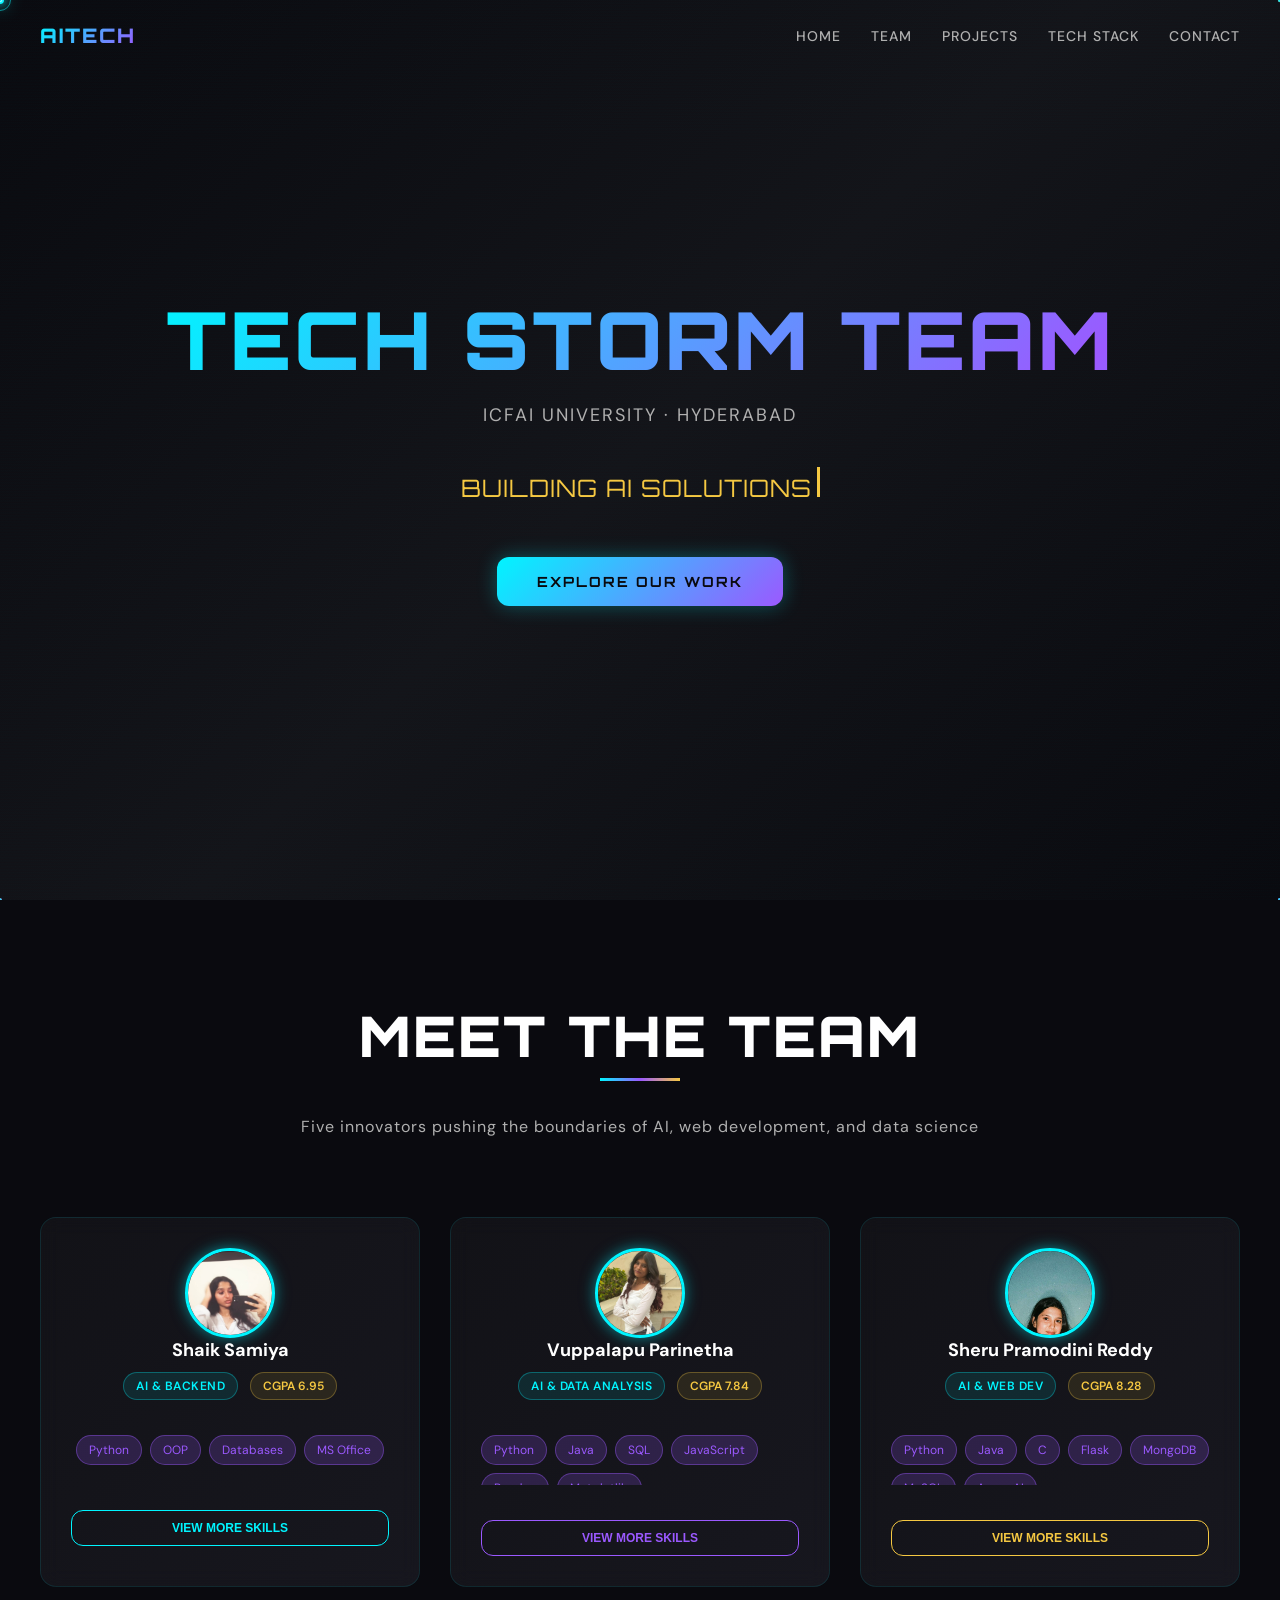
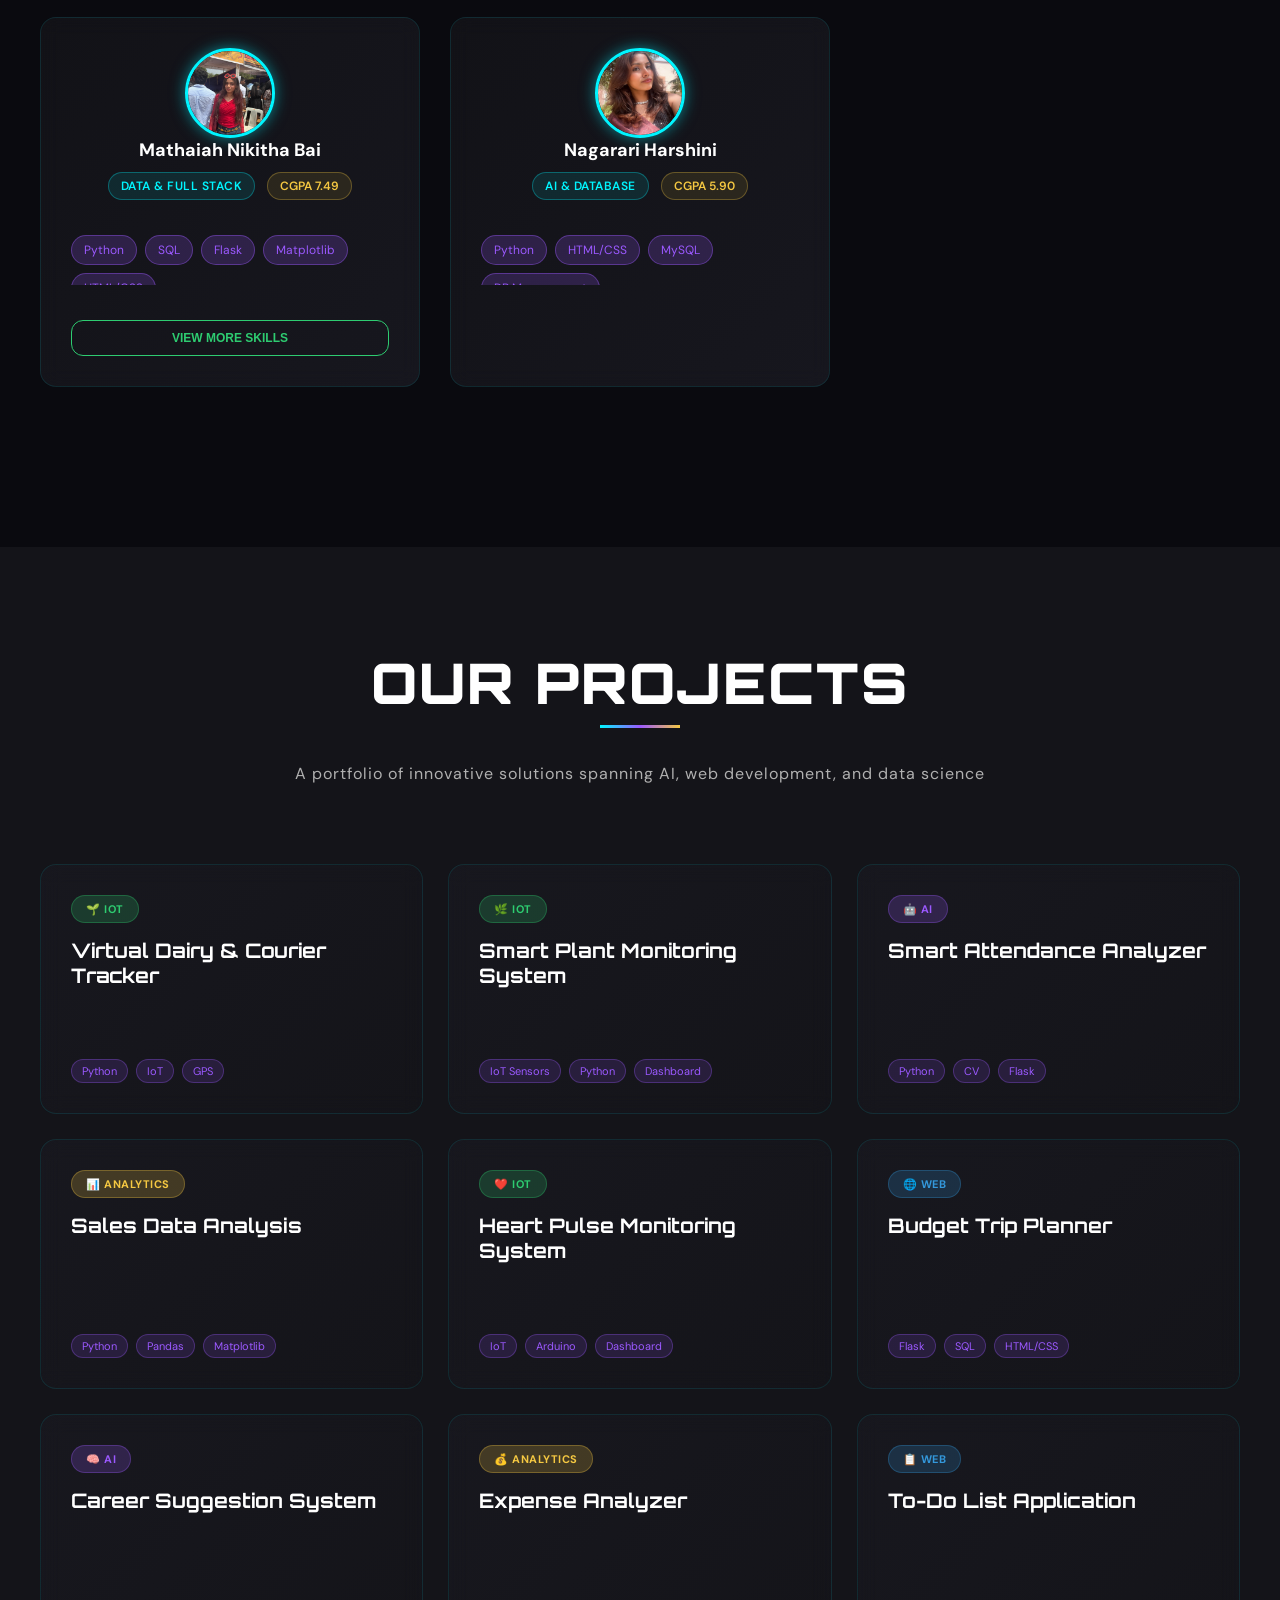
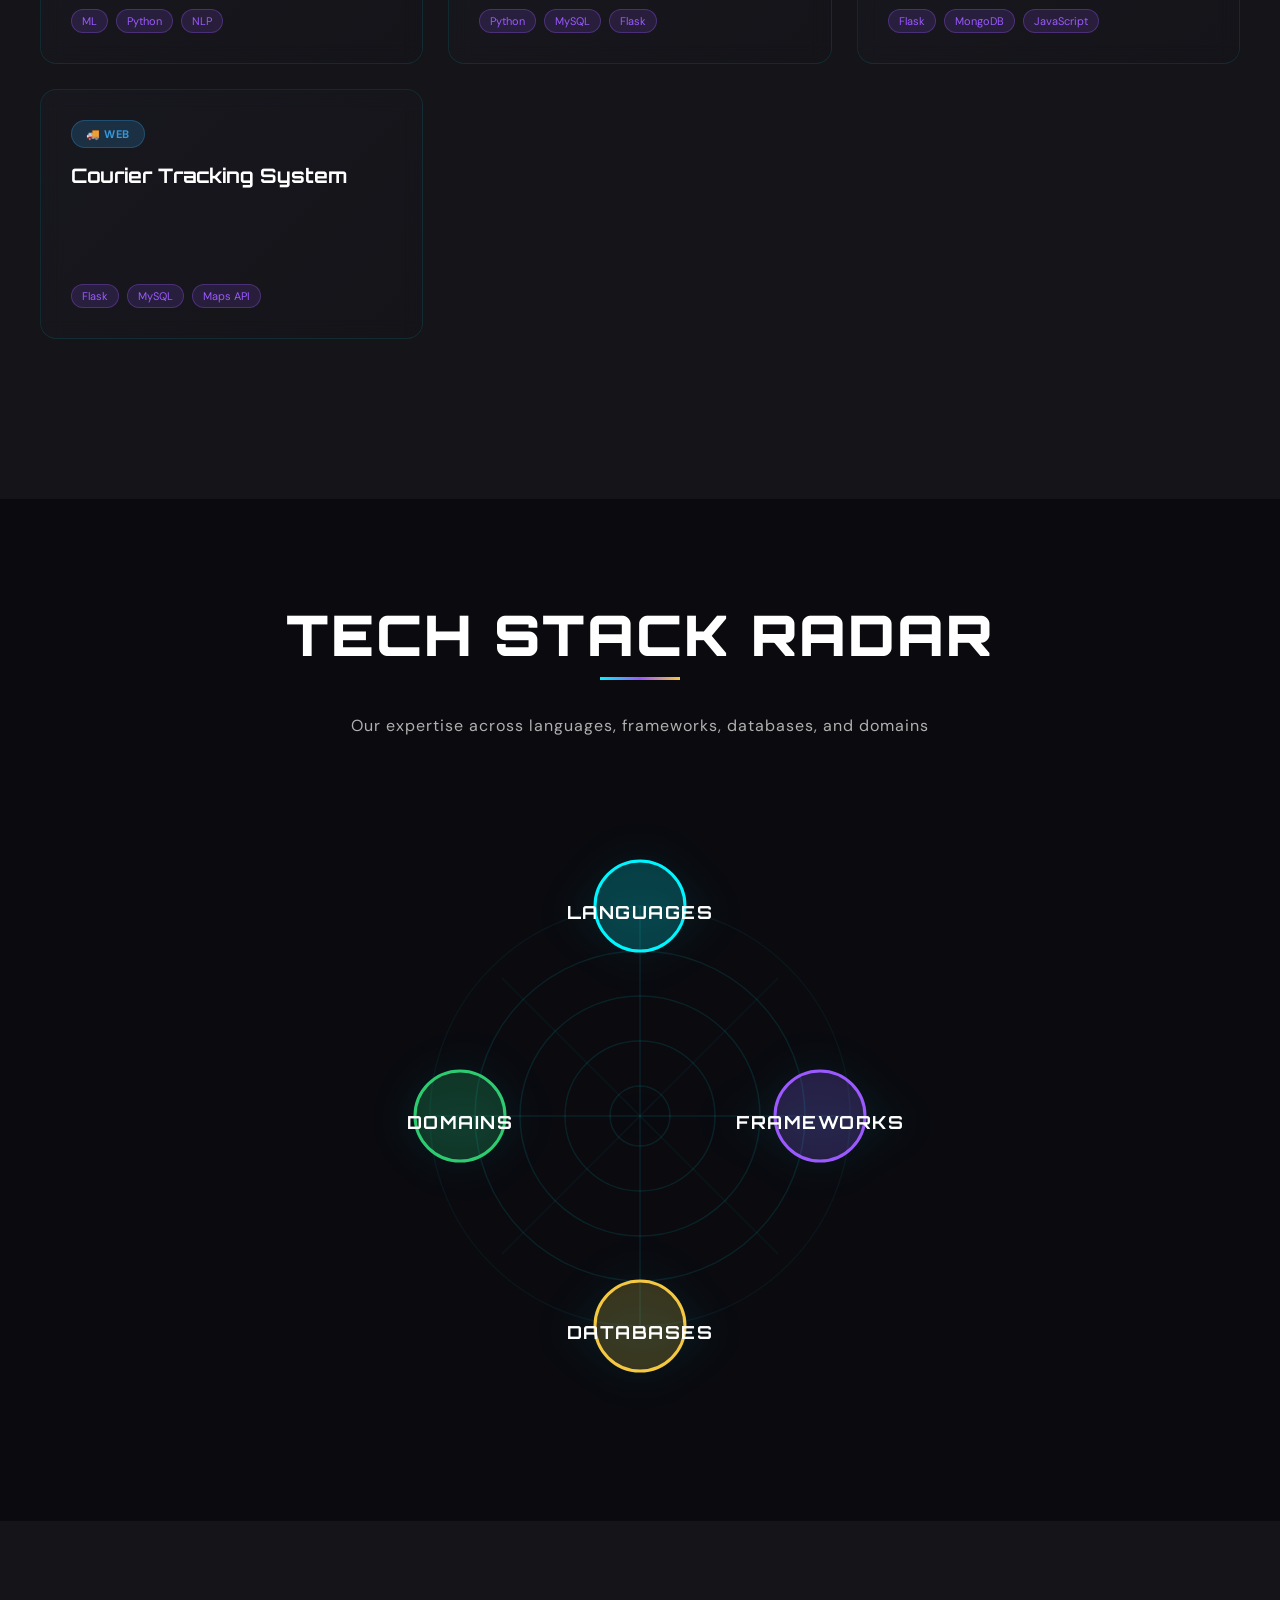
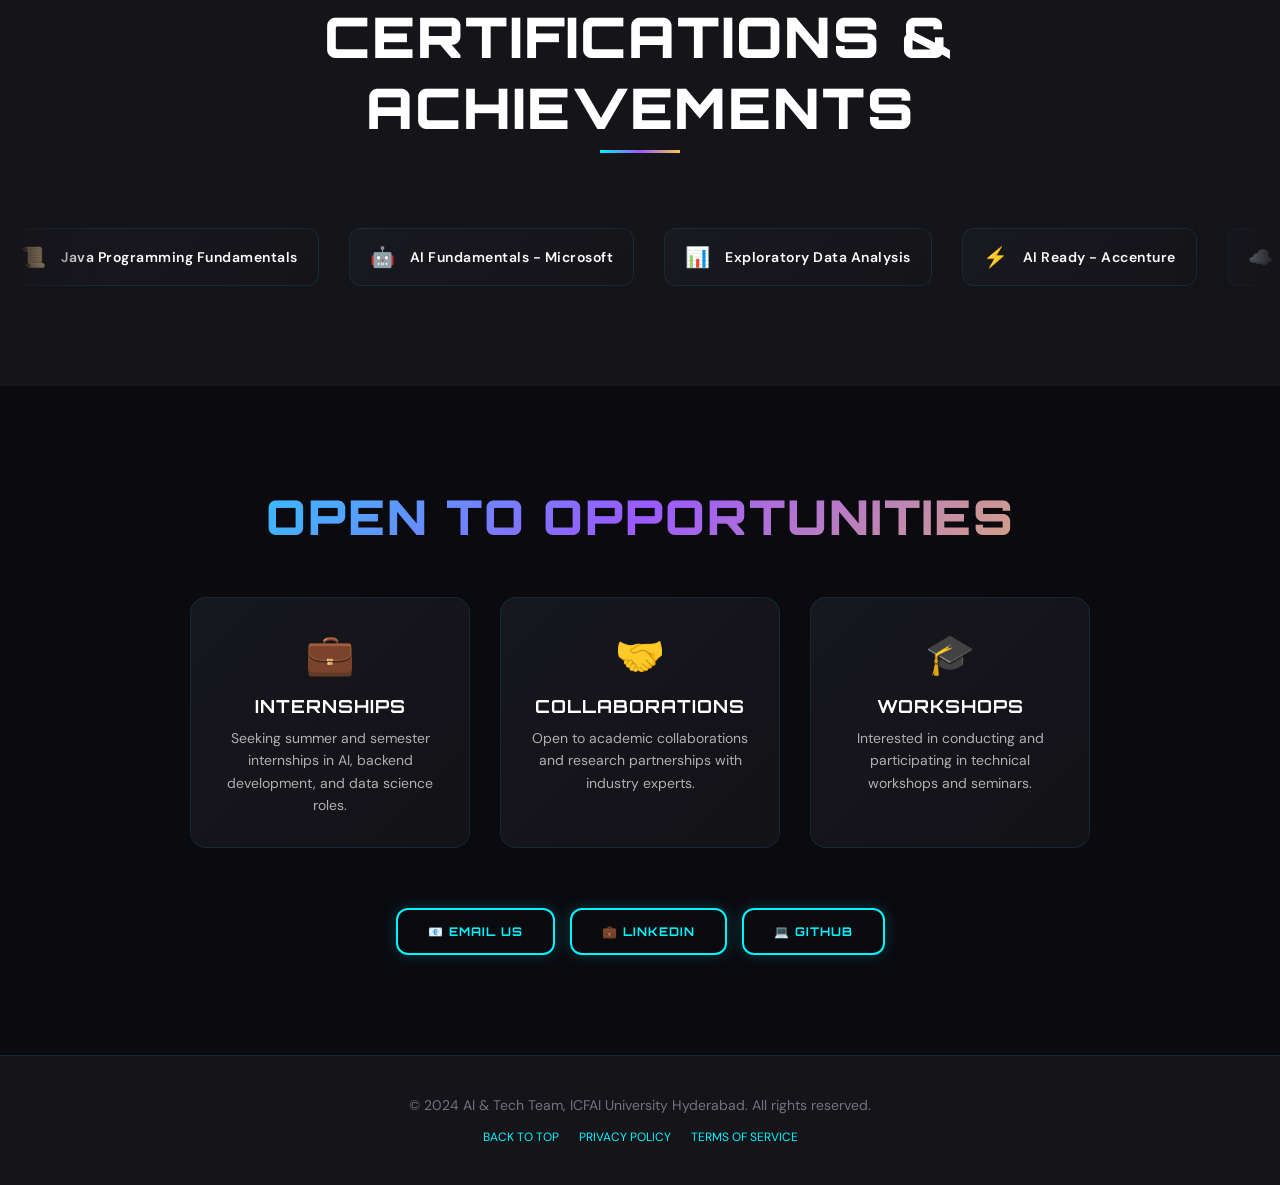
==== commit 58ee1dd6: "Update index.html" ====
--- a/index.html
+++ b/index.html
@@ -50,7 +50,7 @@
                 <!-- Team Member 1 -->
                 <div class="team-card" data-skills="5">
                     <div class="team-card-content">
-                        <img src="images/samiya.jpg" alt="Shaik Samiya" class="avatar-img">
+                        <img src="samiya.jpg" alt="Shaik Samiya" class="avatar-img">
                         
                         <h3 class="team-name">Shaik Samiya</h3>
                         <div>
@@ -72,7 +72,7 @@
                 <!-- Team Member 2 -->
                 <div class="team-card" data-skills="6">
                     <div class="team-card-content">
-                        <img src="images/parinetha.jpg" alt="Vuppalapu Parinetha" class="avatar-img">
+                        <img src="parinetha.jpg" alt="Vuppalapu Parinetha" class="avatar-img">
                         <h3 class="team-name">Vuppalapu Parinetha</h3>
                         <div>
                             <span class="team-role">AI & Data Analysis</span>
@@ -95,7 +95,7 @@
                 <!-- Team Member 3 -->
                 <div class="team-card" data-skills="7">
                     <div class="team-card-content">
-                         <img src="images/pramodini.jpg" alt="Sheru Pramodini Reddy" class="avatar-img">
+                         <img src="pramodini.jpg" alt="Sheru Pramodini Reddy" class="avatar-img">
                         <h3 class="team-name">Sheru Pramodini Reddy</h3>
                         <div>
                             <span class="team-role">AI & Web Dev</span>
@@ -119,7 +119,7 @@
                 <!-- Team Member 4 -->
                 <div class="team-card" data-skills="6">
                     <div class="team-card-content">
-                        <img src="images/nikitha.jpg" alt="Mathaiah Nikitha Bai" class="avatar-img">
+                        <img src="nikitha.jpg" alt="Mathaiah Nikitha Bai" class="avatar-img">
                 
                         <h3 class="team-name">Mathaiah Nikitha Bai</h3>
                         <div>
@@ -142,7 +142,7 @@
                 <!-- Team Member 5 -->
                 <div class="team-card" data-skills="5">
                     <div class="team-card-content">
-                        <img src="images/harshini.jpg" alt="Nagarari Harshini" class="avatar-img">
+                        <img src="harshini.jpg" alt="Nagarari Harshini" class="avatar-img">
                     
                         <h3 class="team-name">Nagarari Harshini</h3>
                         <div>
